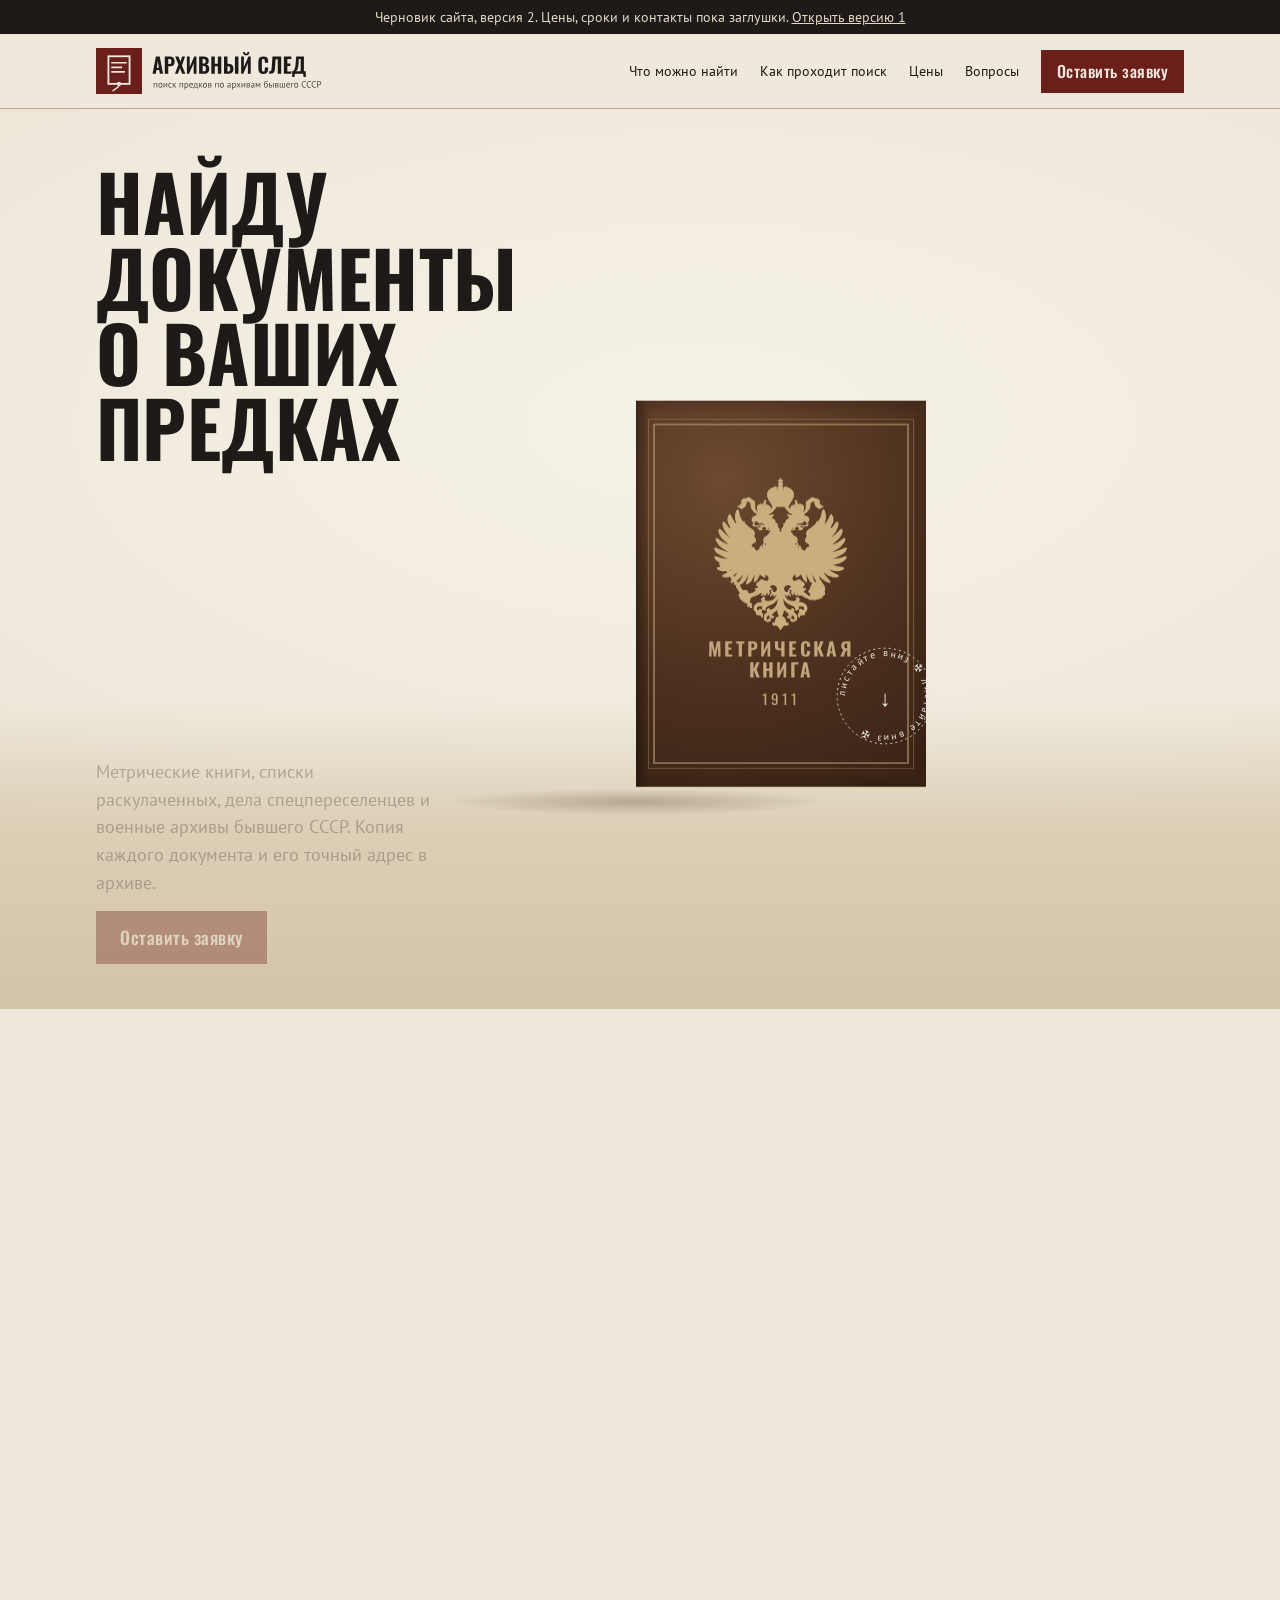
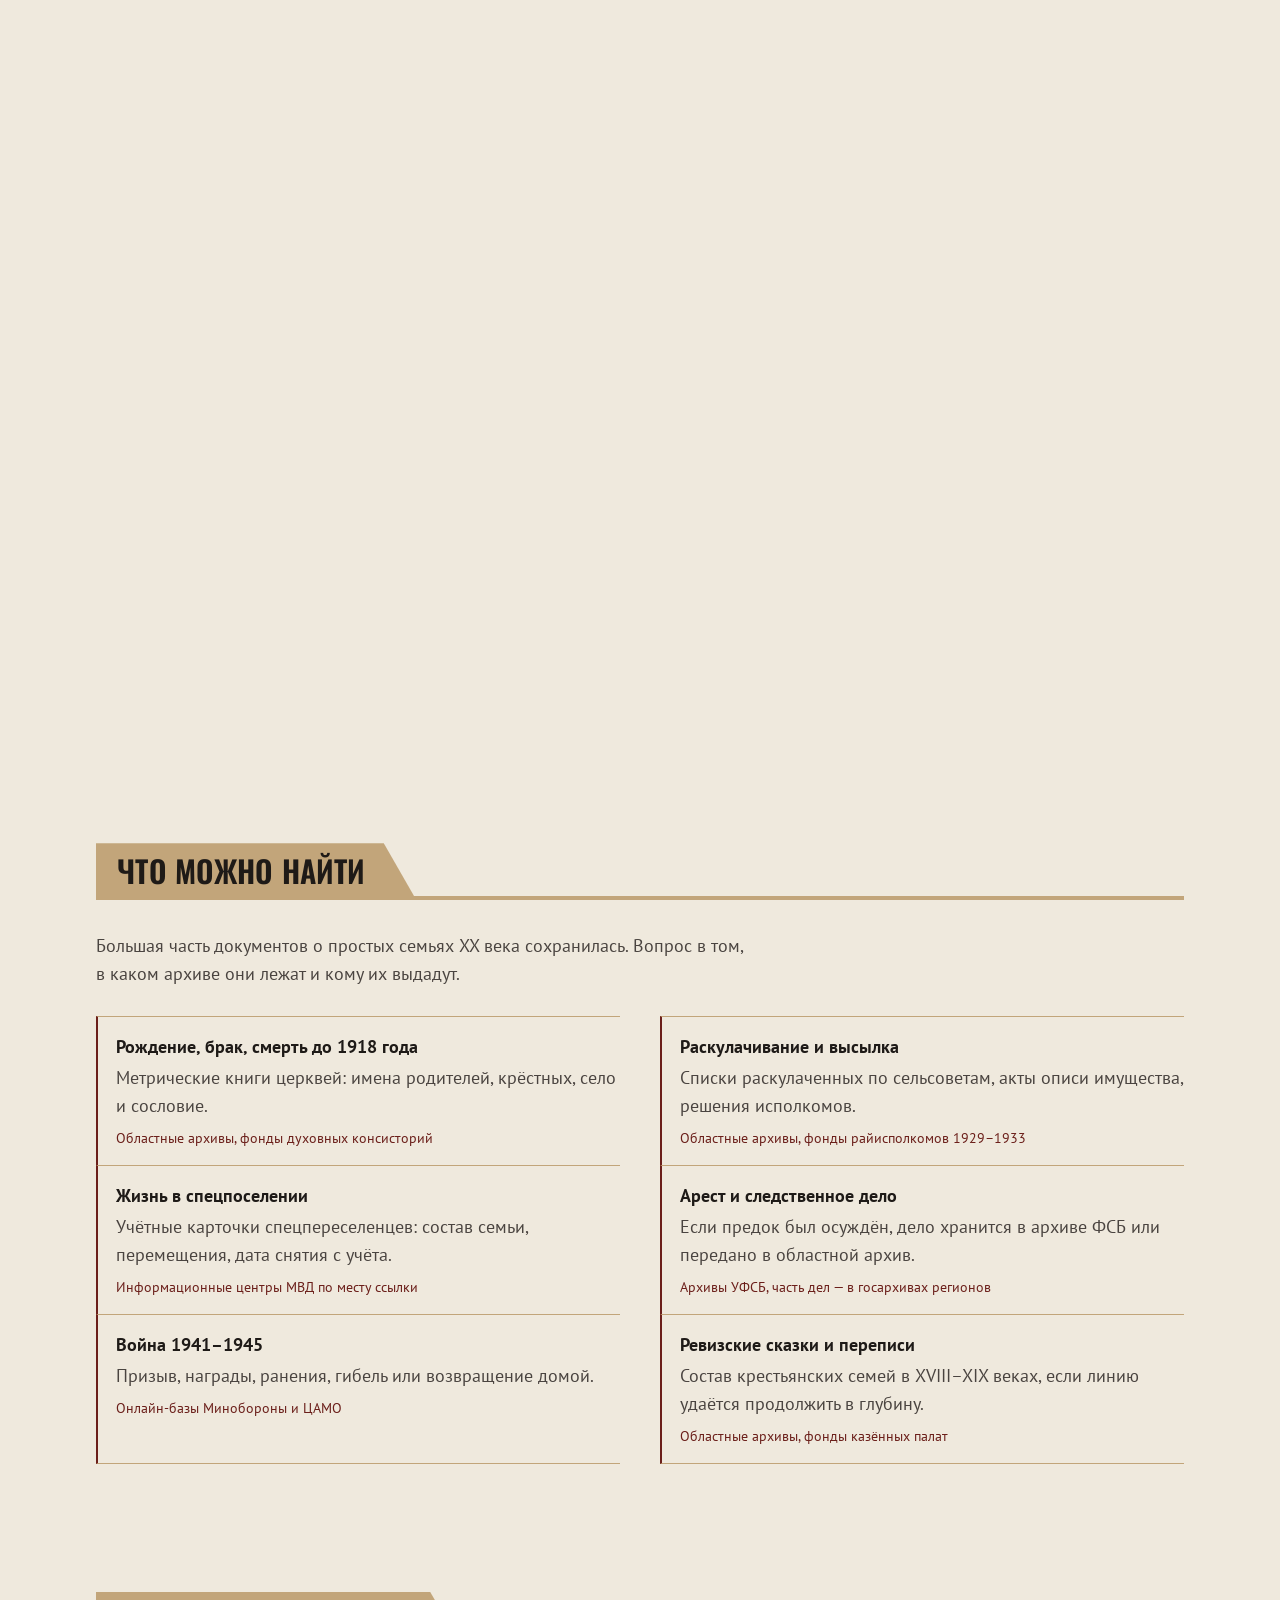
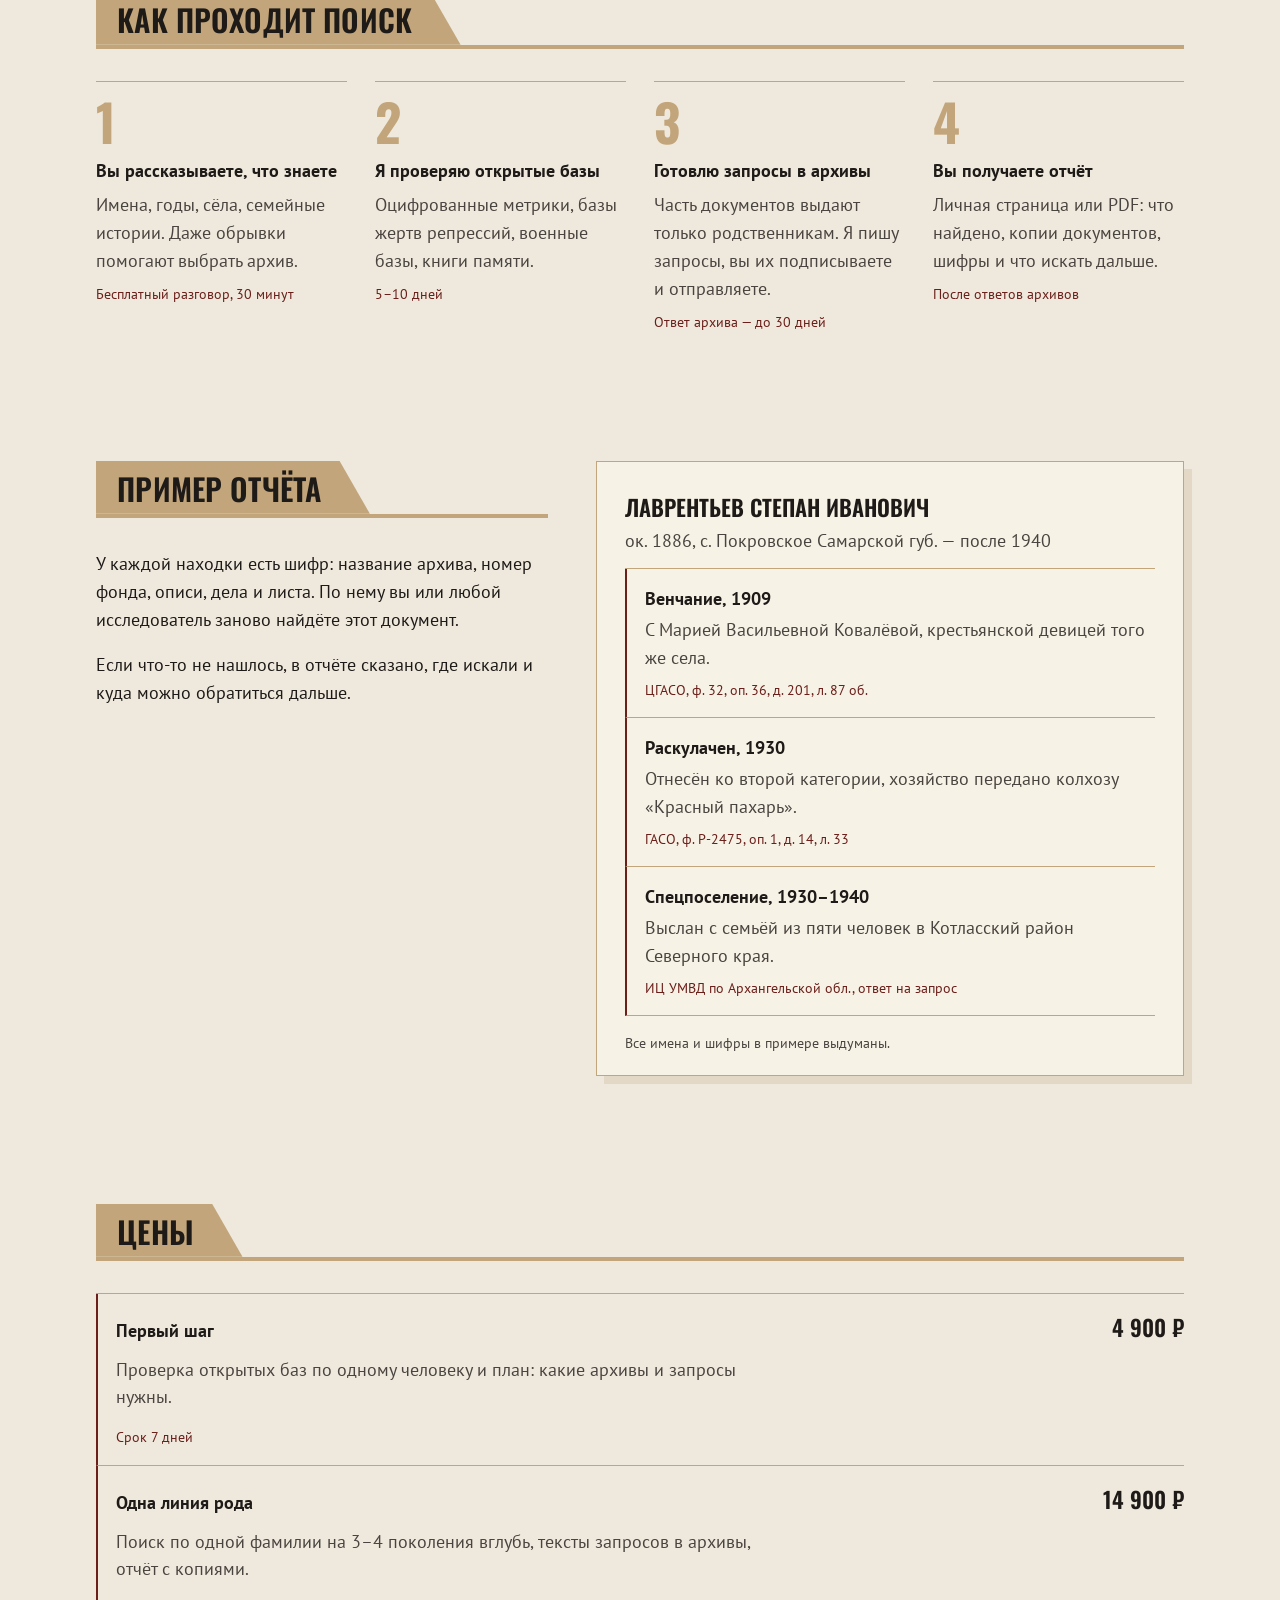
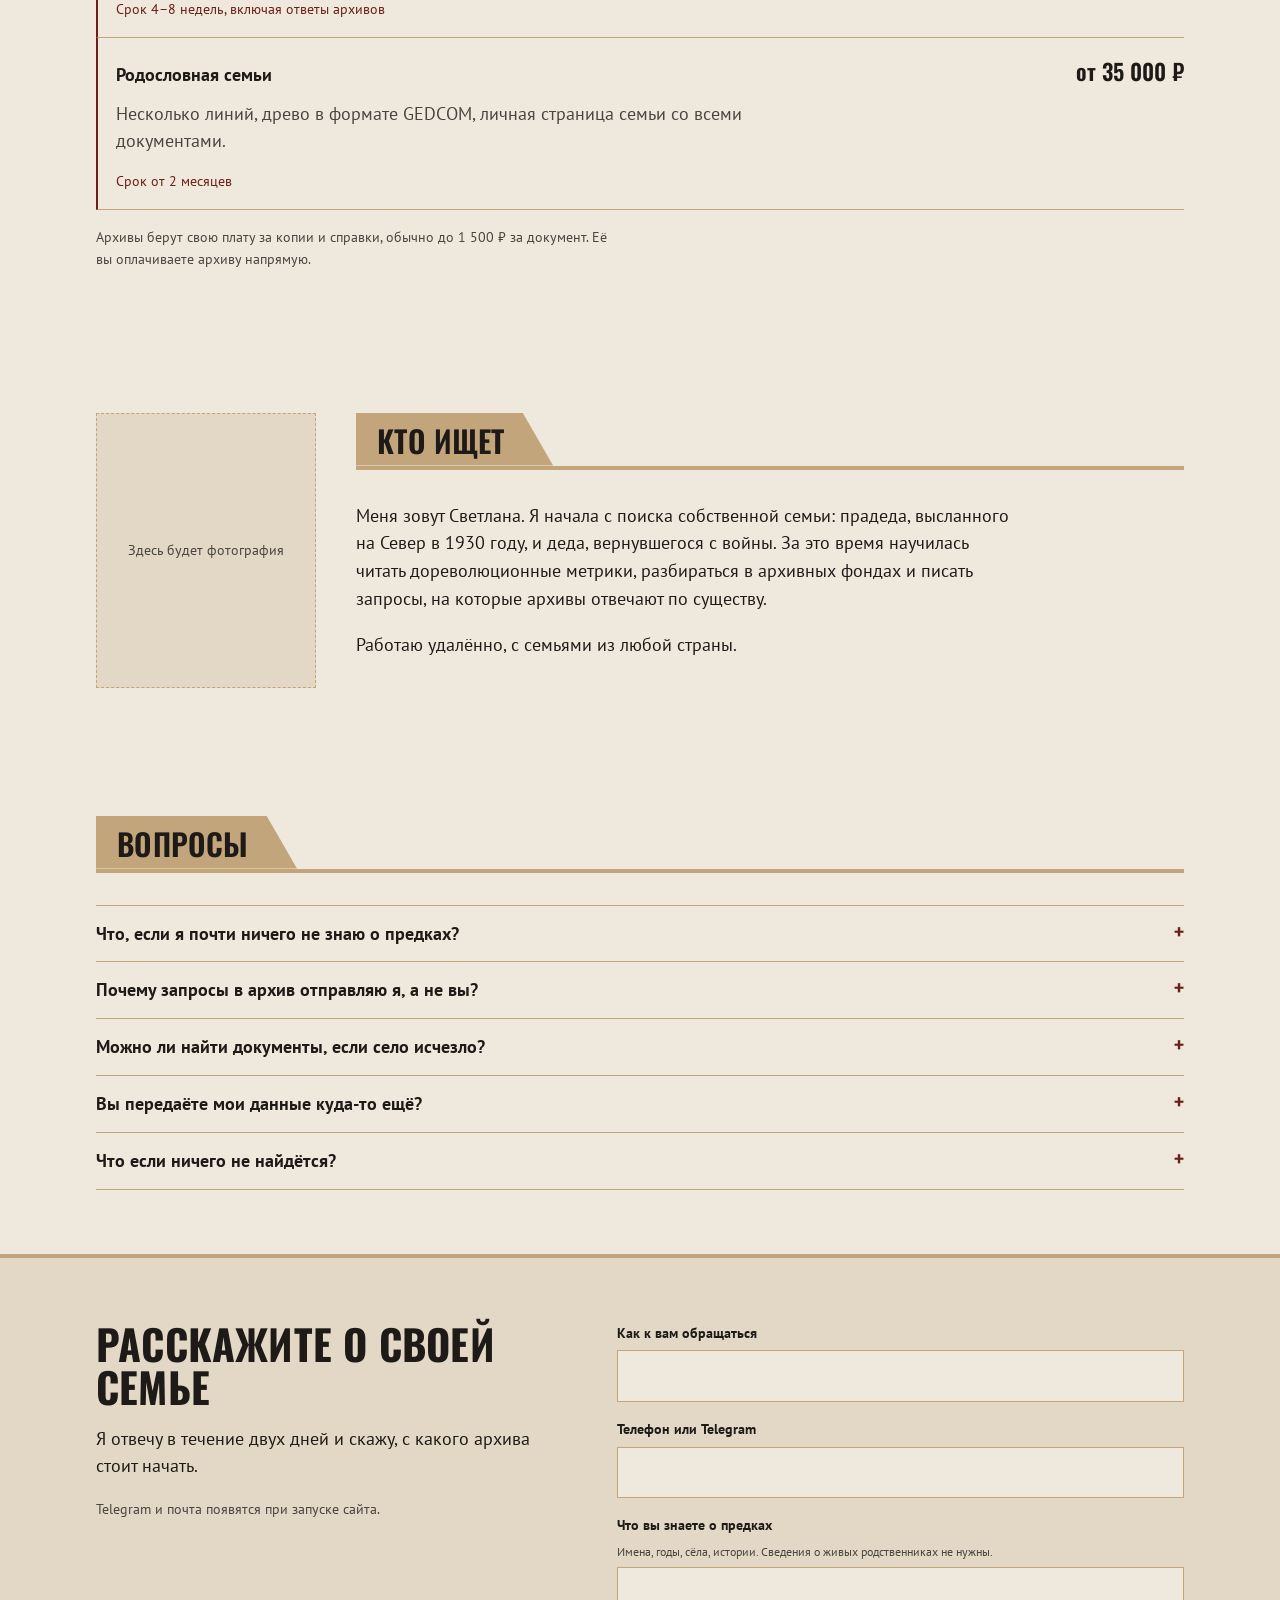
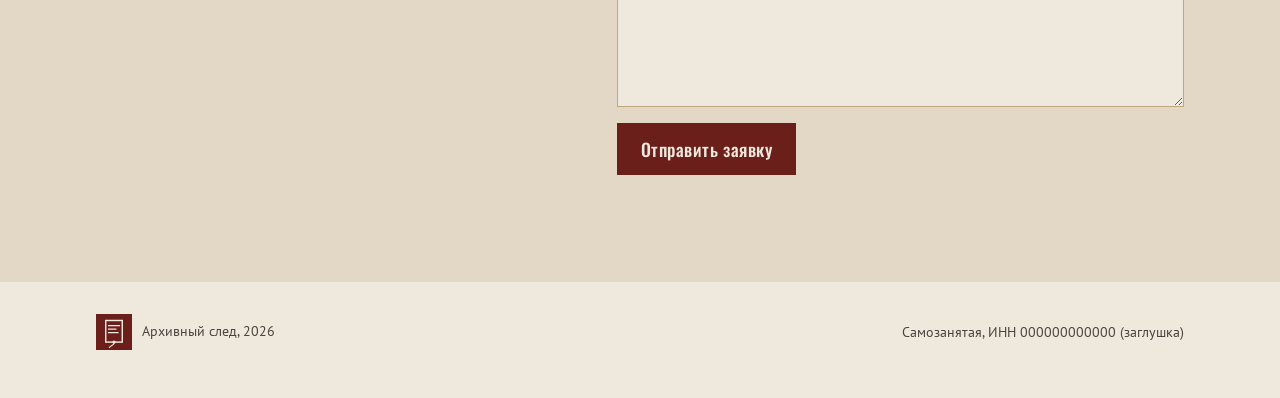
==== site/v2.html @ 4331de18 "Черновик сайта «Архивный след»: три версии, бренд, README Co-Authored-By: Claude Opus 5.5 <noreply@a" ====
<!doctype html>
<html lang="ru">
<head>
<meta charset="utf-8">
<meta name="viewport" content="width=device-width, initial-scale=1">
<title>Архивный след — поиск предков по архивам бывшего СССР (версия 2)</title>
<meta name="description" content="Найду документы о ваших предках в архивах бывшего СССР: метрические книги, списки раскулаченных, дела спецпереселенцев, военные архивы. В отчёте — копия каждого документа и его архивный шифр.">
<link rel="icon" href="../brand/logo/mark.svg" type="image/svg+xml">
<!-- Защита: странице разрешено грузить только свои файлы; форма никуда не отправляет данные -->
<meta http-equiv="Content-Security-Policy" content="default-src 'self'; script-src 'self' 'unsafe-inline'; style-src 'self' 'unsafe-inline'; img-src 'self' data:; connect-src 'none'; object-src 'none'; base-uri 'none'; form-action 'none'">
<meta name="referrer" content="strict-origin-when-cross-origin">
<link rel="stylesheet" href="../brand/tokens.css">
<style>
  * { box-sizing: border-box; }
  html { scroll-behavior: smooth; }
  @media (prefers-reduced-motion: reduce) { html { scroll-behavior: auto; } }
  body { margin: 0; background: var(--paper); color: var(--ink); font-family: var(--font-body);
         font-size: var(--text-base); line-height: var(--leading-body); }
  img { max-width: 100%; }
  a { color: var(--bordo); }
  :focus-visible { outline: 3px solid var(--olive); outline-offset: 3px; }
  .wrap { max-width: 1120px; margin: 0 auto; padding: 0 16px; }
  p { margin: 0 0 1em; max-width: var(--measure); }
  h1, h2, .display { font-family: var(--font-display); text-transform: uppercase; line-height: 1.04;
                     letter-spacing: .005em; margin: 0; }

  /* Черновик-баннер */
  .draft { background: var(--ink); color: var(--paper-deep); font-size: var(--text-sm); text-align: center; padding: 6px 16px; }

  /* Шапка */
  header.top { border-bottom: 1px solid var(--kraft); }
  header.top .wrap { display: flex; align-items: center; justify-content: space-between; gap: 16px; padding-top: 14px; padding-bottom: 14px; }
  header.top img { height: 46px; width: auto; display: block; }
  header nav { display: flex; gap: 22px; align-items: center; font-size: var(--text-sm); }
  header nav a { color: var(--ink); text-decoration: none; }
  header nav a:hover { color: var(--bordo); }
  .btn { display: inline-block; background: var(--bordo); color: var(--paper); text-decoration: none; border: 0;
         font-family: var(--font-display); font-weight: 500; font-size: 1.1rem; letter-spacing: .03em;
         padding: 13px 24px; cursor: pointer; }
  .btn:hover { background: #561814; }
  header nav .btn { padding: 9px 16px; font-size: 1rem; color: var(--paper); white-space: nowrap; }
  @media (max-width: 760px) { header nav a:not(.btn) { display: none; } header.top img { height: 38px; } }

  /* Первый экран */
  .hero { padding: 56px 0 72px; }
  .hero .wrap { display: grid; grid-template-columns: 1fr 1.15fr; gap: 48px; align-items: center; }
  .hero h1 { font-size: var(--text-3xl); font-weight: 700; }
  .hero .sub { font-size: var(--text-lg); color: var(--ink-soft); margin: 22px 0 28px; line-height: 1.45; }
  .hero .actions { display: flex; gap: 22px; align-items: center; flex-wrap: wrap; }
  .hero .actions a.link { color: var(--ink); }
  @media (max-width: 900px) { .hero .wrap { grid-template-columns: 1fr; gap: 36px; } .hero { padding-top: 36px; } }

  /* Метрическая книга */
  .stage { position: relative; }
  .book { position: relative; display: grid; grid-template-columns: 1fr 1fr; perspective: 2200px;
          background: var(--umber); padding: 10px; box-shadow: 0 18px 40px -22px #3a2416; }
  .page { position: relative; background: #F4EEDF; border: 1px solid #d8c8a6; padding: 16px 14px;
          font-size: 11px; line-height: 1.3; color: #3b2f2a; min-height: 330px; overflow: hidden; }
  .page.left { border-right: 0; box-shadow: inset -14px 0 18px -16px #6b5638; }
  .page.right { border-left: 0; box-shadow: inset 14px 0 18px -16px #6b5638; }
  .title-block { text-align: center; padding: 8px 0 12px; border-bottom: 1px solid #c9b48f; margin-bottom: 8px; }
  .title-block .arms { display: block; width: 47px; height: 57px; margin: 0 auto 6px; filter: grayscale(1) contrast(1.35) brightness(.8); mix-blend-mode: multiply; opacity: .9; }
  .seal { position: absolute; right: 10px; bottom: 6px; width: 92px; height: 92px; color: var(--bordo);
          opacity: .62; transform: rotate(-11deg); mix-blend-mode: multiply; pointer-events: none; z-index: 2; }
  @media (max-width: 520px) { .title-block .arms { width: 34px; height: 41px; } .seal { width: 64px; height: 64px; } }
  .title-block b { display: block; font-family: var(--font-display); font-weight: 600; font-size: 15px; letter-spacing: .06em; color: #2a211c; }
  .title-block span { display: block; margin-top: 3px; }
  .grid-head, .row { display: grid; grid-template-columns: 1.6em 3.6em 1fr 1.9fr; gap: 6px; align-items: center; }
  .grid-head { font-size: 9.5px; color: #6a5a48; border-bottom: 1px solid #c9b48f; padding-bottom: 4px; margin-bottom: 2px; }
  .row { min-height: 31px; border-bottom: 1px solid #e3d5b8; position: relative; z-index: 1; }
  .row svg { display: block; width: 100%; height: 18px; overflow: visible; }
  .row .n { font-size: 10px; color: #6a5a48; }
  .row.found .txt { font-size: 10.5px; font-style: italic; color: #2a211c; line-height: 1.25; }
  .row.found.hit { color: var(--bordo); }
  .row.found.hit .txt { color: var(--bordo); }
  .flip { position: absolute; top: 10px; right: 10px; width: calc(50% - 10px); height: calc(100% - 20px);
          transform-origin: left center; transform: rotateY(0); backface-visibility: hidden;
          background: #F4EEDF; border: 1px solid #d8c8a6; border-left: 0; padding: 16px 14px; overflow: hidden;
          transition: transform 1s cubic-bezier(.55,.06,.3,1); z-index: 5; }
  .flip::after { content: ""; position: absolute; inset: 0; background: linear-gradient(90deg, #6b563826, transparent 30%);
                 opacity: 0; transition: opacity 1s; pointer-events: none; }
  .flip.turned { transform: rotateY(-180deg); }
  .flip.turned::after { opacity: 1; }
  .scan { position: absolute; left: 0; right: 0; height: 31px; background: #6B1F1A1c;
          border-top: 1.5px solid #6B1F1A99; border-bottom: 1.5px solid #6B1F1A99;
          opacity: 0; transition: top .45s ease-in-out, opacity .3s; z-index: 0; pointer-events: none; }
  .scan.on { opacity: 1; }
  .scan.hit { background: #6B1F1A2e; }
  .cite-tag { display: flex; gap: 14px; align-items: baseline; flex-wrap: wrap; margin-top: 16px;
              border-left: 2px solid var(--bordo); padding: 8px 0 8px 14px;
              opacity: 0; transform: translateY(6px); transition: opacity .6s, transform .6s; }
  .cite-tag.show { opacity: 1; transform: none; }
  .cite-tag b { font-family: var(--font-display); font-weight: 600; text-transform: uppercase; color: var(--bordo); letter-spacing: .03em; }
  .cite-tag span { color: var(--ink-soft); font-size: var(--text-sm); }
  .replay { background: none; border: 0; padding: 0; color: var(--ink-soft); font: inherit; font-size: var(--text-sm);
            text-decoration: underline; cursor: pointer; margin-left: auto; }
  .stage figcaption { font-size: var(--text-sm); color: var(--ink-soft); margin-top: 8px; }
  @media (max-width: 520px) {
    .page, .flip { padding: 10px 8px; font-size: 9px; min-height: 270px; }
    .grid-head, .row { grid-template-columns: 1.2em 2.6em 1fr; }
    .grid-head .c4, .row > :nth-child(4) { display: none; }
    .row.found .txt { font-size: 9px; }
    .title-block b { font-size: 12px; }
  }

  /* Разделы с ярлыком папки */
  section.block { padding: 64px 0; }
  .tab { border-bottom: 4px solid var(--kraft); margin-bottom: 32px; }
  .tab h2 { display: inline-block; font-size: var(--text-xl); font-weight: 600; background: var(--kraft); color: var(--ink);
            padding: .4em 1.6em .3em .7em; clip-path: polygon(0 0, calc(100% - 1em) 0, 100% 100%, 0 100%); }
  .intro { color: var(--ink-soft); margin-bottom: 28px; }

  /* Книга учёта со строкой шифра */
  .ledger { border-top: 1px solid var(--kraft); }
  .ledger.two { display: grid; grid-template-columns: 1fr 1fr; column-gap: 40px; border-top: 0; }
  .ledger.two .item:nth-child(-n+2) { border-top: 1px solid var(--kraft); }
  @media (max-width: 760px) { .ledger.two { grid-template-columns: 1fr; } .ledger.two .item:nth-child(2) { border-top: 0; } }
  .item { padding: 16px 0 16px 18px; border-bottom: 1px solid var(--kraft); border-left: 2px solid var(--bordo); }
  .item h3 { font-size: var(--text-base); margin: 0; }
  .item p { margin: 3px 0 0; color: var(--ink-soft); }
  .item .cite { color: var(--bordo); font-size: var(--text-sm); margin-top: 7px; }

  /* Шаги */
  .steps { list-style: none; margin: 0; padding: 0; display: grid; grid-template-columns: repeat(4, 1fr); gap: 28px; counter-reset: s; }
  .steps li { counter-increment: s; border-top: 1px solid var(--kraft); padding-top: 14px; }
  .steps li::before { content: counter(s); display: block; font-family: var(--font-display); font-weight: 700;
                      font-size: 3.2rem; line-height: 1; color: var(--kraft); margin-bottom: 10px; }
  .steps h3 { margin: 0 0 6px; font-size: var(--text-base); }
  .steps p { color: var(--ink-soft); margin: 0; }
  .steps .when { display: block; margin-top: 8px; font-size: var(--text-sm); color: var(--bordo); }
  @media (max-width: 900px) { .steps { grid-template-columns: 1fr 1fr; } }
  @media (max-width: 520px) { .steps { grid-template-columns: 1fr; } }

  /* Пример отчёта */
  .report { display: grid; grid-template-columns: 1fr 1.3fr; gap: 48px; align-items: start; }
  .sheet { background: #F7F2E6; border: 1px solid var(--kraft); padding: 28px 28px 20px; box-shadow: 8px 8px 0 var(--paper-deep); }
  .sheet .who { font-family: var(--font-display); font-weight: 600; text-transform: uppercase; font-size: var(--text-lg); margin: 0 0 2px; }
  .sheet .life { color: var(--ink-soft); margin-bottom: 14px; }
  .sheet .item { border-left-width: 2px; }
  .sheet .note { font-size: var(--text-sm); color: var(--ink-soft); margin: 16px 0 0; }
  @media (max-width: 860px) { .report { grid-template-columns: 1fr; gap: 28px; } }

  /* Цены */
  .prices .item { display: grid; grid-template-columns: 1fr auto; gap: 8px 32px; align-items: baseline; }
  .prices .price { font-family: var(--font-display); font-weight: 600; font-size: var(--text-lg); white-space: nowrap; }
  .prices .item p, .prices .item .cite { grid-column: 1 / -1; }
  .fine { font-size: var(--text-sm); color: var(--ink-soft); margin-top: 16px; }

  /* Об авторе */
  .about { display: grid; grid-template-columns: 220px 1fr; gap: 40px; align-items: start; }
  .portrait { aspect-ratio: 4/5; background: var(--paper-deep); border: 1px dashed var(--kraft); display: grid; place-items: center;
              color: var(--ink-soft); font-size: var(--text-sm); text-align: center; padding: 12px; }
  @media (max-width: 640px) { .about { grid-template-columns: 1fr; } .portrait { max-width: 200px; } }

  /* Вопросы */
  details { border-bottom: 1px solid var(--kraft); padding: 14px 0; }
  details:first-of-type { border-top: 1px solid var(--kraft); }
  summary { cursor: pointer; font-weight: 700; list-style: none; display: flex; justify-content: space-between; gap: 16px; }
  summary::-webkit-details-marker { display: none; }
  summary::after { content: "+"; font-family: var(--font-display); color: var(--bordo); font-size: 1.4rem; line-height: 1; }
  details[open] summary::after { content: "−"; }
  details p { margin: 10px 0 0; color: var(--ink-soft); }

  /* Заявка */
  .order { background: var(--paper-deep); border-top: 4px solid var(--kraft); }
  .order .wrap { display: grid; grid-template-columns: 1fr 1.2fr; gap: 48px; }
  .order h2 { font-size: var(--text-2xl); font-weight: 700; margin-bottom: 16px; }
  form { display: grid; gap: 16px; }
  label { display: grid; gap: 6px; font-weight: 700; font-size: var(--text-sm); }
  label small { font-weight: 400; color: var(--ink-soft); }
  input, textarea { font: inherit; font-size: var(--text-base); color: var(--ink); background: var(--paper);
                    border: 1px solid var(--kraft); border-radius: 0; padding: 11px 12px; }
  textarea { min-height: 140px; resize: vertical; }
  .status { min-height: 1.5em; color: var(--olive); font-weight: 700; margin: 0; }
  @media (max-width: 860px) { .order .wrap { grid-template-columns: 1fr; gap: 24px; } }

  footer { padding: 32px 0 48px; font-size: var(--text-sm); color: var(--ink-soft); }
  footer .wrap { display: flex; gap: 16px; align-items: center; flex-wrap: wrap; justify-content: space-between; }
  footer img { width: 36px; height: 36px; vertical-align: middle; margin-right: 10px; }

  /* ===== Версия 2: книга, которая открывается при прокрутке ===== */
  .x-hero { height: 430vh; position: relative; }
  .x-sticky { position: sticky; top: 0; height: 100vh; overflow: hidden;
              background: radial-gradient(120% 80% at 55% 35%, #F6F1E6 0%, var(--paper) 55%, #E6DCC8 100%); }
  .x-floor { position: absolute; left: 0; right: 0; bottom: 0; height: 34%;
             background: linear-gradient(180deg, #E2D6BF00 0%, #DCCFB6 40%, #D3C4A8 100%); }
  .x-hero { --W: min(290px, 43vw); --H: calc(var(--W) * 1.4); }
  @media (min-width: 900px) { .x-hero { --cx: 61%; } }

  .x-title { position: absolute; left: 16px; top: 4vh; z-index: 1; margin: 0;
             font-family: var(--font-display); font-weight: 700; text-transform: uppercase;
             font-size: clamp(2.4rem, 6vw, 5.6rem); line-height: .98; max-width: 10ch; color: var(--ink); }
  .x-lead { position: absolute; left: 16px; bottom: 5vh; z-index: 6; max-width: 34ch; }
  .x-lead p { color: var(--ink-soft); font-size: var(--text-base); margin: 0 0 14px; }
  .x-found-title { position: absolute; left: 16px; top: 4vh; z-index: 6; margin: 0; opacity: 0;
                   font-family: var(--font-display); font-weight: 600; text-transform: uppercase;
                   font-size: clamp(1.6rem, 4vw, 3rem); line-height: 1; color: var(--ink); max-width: 16ch;
                   background: var(--paper); padding: 14px 18px 12px; border-left: 4px solid var(--bordo); box-shadow: 0 10px 24px -16px #3a2416; }
  @media (min-width: 1152px) { .x-title, .x-lead, .x-found-title { left: calc((100vw - 1120px) / 2 + 16px); } }

  .x-scene { position: absolute; inset: 0; perspective: 1700px; perspective-origin: 50% 40%; z-index: 3; pointer-events: none; }
  .x-cam { position: absolute; inset: 0; transform-origin: 0 0; will-change: transform; }
  .x-book { position: absolute; left: calc(var(--cx, 50%) - var(--W)); top: calc(54% - var(--H) / 2);
            width: calc(var(--W) * 2); height: var(--H); transform-style: preserve-3d;
            transform: translateX(calc(var(--W) * -0.5 * (1 - var(--open, 0)))) rotateX(var(--tilt, 18deg));
            font-size: calc(var(--W) / 25); }
  .x-book::after { content: ""; position: absolute; left: 4%; right: 4%; bottom: -7%; height: 10%;
                   background: radial-gradient(50% 50% at 50% 50%, #3a241640, transparent 70%);
                   transform: translateZ(-20px); }

  .x-paper { background: #F4EEDF; color: #3b2f2a; padding: 7% 6%; box-sizing: border-box; }
  .x-base-left, .x-target { position: absolute; top: 0; width: var(--W); height: var(--H); }
  .x-base-left { left: 0; transform: translateZ(-1px); background: #E9DFC9;
                 box-shadow: inset -10px 0 16px -12px #6b5638; }
  .x-target { left: var(--W); transform: translateZ(0); box-shadow: inset 12px 0 18px -14px #6b5638; }
  .x-target, .x-face { border: 1px solid #d8c8a6; }

  .x-leaf { position: absolute; top: 0; left: var(--W); width: var(--W); height: var(--H);
            transform-origin: left center; transform-style: preserve-3d;
            transform: rotateY(calc(var(--turn, 0) * -180deg)) translateZ(calc(var(--z) * 1px)); }
  .x-face { position: absolute; inset: 0; backface-visibility: hidden; -webkit-backface-visibility: hidden; overflow: hidden; }
  .x-front { box-shadow: inset 12px 0 18px -14px #6b5638; }
  .x-back { transform: rotateY(180deg); box-shadow: inset -12px 0 18px -14px #6b5638; }

  .x-head, .x-row { display: grid; grid-template-columns: 1.7em 3.4em 1fr 1.9fr; gap: .45em; align-items: center; }
  .x-head { font-size: .85em; color: #6a5a48; border-bottom: 1px solid #c9b48f; padding-bottom: .35em; line-height: 1.15; }
  .x-row { min-height: 2.6em; border-bottom: 1px solid #e3d5b8; position: relative; z-index: 1; }
  .x-row svg { display: block; width: 100%; height: 1.5em; overflow: visible; }
  .x-row .n { font-size: .9em; color: #6a5a48; }
  .x-row .t { font-style: italic; font-size: .9em; line-height: 1.2; color: #2a211c; }
  .x-row.hit .t, .x-row.hit .n { color: var(--bordo); }
  .x-rows { position: relative; }
  .x-scan { position: absolute; left: -2%; right: -2%; height: 2.6em; top: 0; opacity: 0; z-index: 0;
            background: #6B1F1A24; border-top: 1.5px solid #6B1F1A99; border-bottom: 1.5px solid #6B1F1A99; }
  .x-seal { position: absolute; right: 5%; bottom: 3%; width: 30%; color: var(--bordo); opacity: .6;
            transform: rotate(-11deg); mix-blend-mode: multiply; }

  .x-titlepage { display: flex; flex-direction: column; align-items: center; text-align: center; gap: .35em; padding-top: 16%; font-size: 1.05em; }
  .x-titlepage .x-arms { width: 34%; filter: grayscale(1) contrast(1.35) brightness(.8); mix-blend-mode: multiply; margin-bottom: .6em; }
  .x-titlepage b { font-family: var(--font-display); font-weight: 600; font-size: 1.45em; letter-spacing: .06em; color: #2a211c; }
  .x-titlepage i { margin-top: .8em; }

  .x-leather { background:
      radial-gradient(120% 90% at 30% 20%, #6d4a30 0%, #4f321f 55%, #3b2416 100%);
      color: var(--kraft); display: flex; flex-direction: column; align-items: center; justify-content: center; gap: .7em;
      border: 0; box-shadow: inset 10px 0 14px -8px #00000080, inset 0 0 0 .9em #00000014; }
  .x-leather::before { content: ""; position: absolute; inset: 6%; border: 2px solid #c2a57a88; outline: 1px solid #c2a57a55; outline-offset: 4px; }
  .x-emboss { width: 46%; aspect-ratio: 470 / 568; background: #C9AE7E;
              -webkit-mask: url(img/lesser-coat-of-arms-russian-empire.svg) center / contain no-repeat;
              mask: url(img/lesser-coat-of-arms-russian-empire.svg) center / contain no-repeat;
              filter: drop-shadow(0 1px 0 #00000066); }
  .x-leather b { font-family: var(--font-display); font-weight: 600; font-size: 1.7em; letter-spacing: .12em; text-align: center; line-height: 1.1; }
  .x-leather span { font-family: var(--font-display); font-size: 1.3em; letter-spacing: .2em; }
  .x-endpaper { background: repeating-linear-gradient(45deg, #e6dcc6 0 6px, #e1d5bc 6px 12px); }
  .x-label { position: absolute; left: 50%; top: 18%; transform: translateX(-50%); background: #F4EEDF; border: 1px solid #b89b6c;
             padding: .7em 1.2em; font-size: 1.05em; line-height: 1.45; text-align: center; color: #3b2f2a; font-family: var(--font-body); }

  .x-hint { position: absolute; left: calc(var(--cx, 50%) + var(--W) * .18); top: calc(54% + var(--H) * .12); z-index: 7;
            width: 104px; height: 104px; color: var(--paper); display: grid; place-items: center; pointer-events: none; }
  .x-hint svg { position: absolute; inset: 0; animation: x-spin 14s linear infinite; }
  .x-hint span { font-family: var(--font-display); font-size: 1.4rem; }
  @keyframes x-spin { to { transform: rotate(360deg); } }

  .x-cards { position: absolute; left: 50%; bottom: 4vh; transform: translateX(-50%); z-index: 8;
             width: min(1088px, calc(100% - 32px)); display: grid; grid-template-columns: repeat(4, 1fr); gap: 14px; }
  .x-card { position: relative; background: #FBF7EE; border: 1px solid var(--kraft); border-top: 3px solid var(--bordo);
            padding: 14px 16px 30px; opacity: 0; transform: translateY(40px); box-shadow: 0 10px 24px -18px #3a2416; }
  .x-card::after { content: ""; position: absolute; left: 50%; bottom: 10px; width: 12px; height: 12px; margin-left: -6px;
                   border-radius: 50%; background: var(--paper); box-shadow: inset 0 1px 2px #6b563880; }
  .x-card h3 { margin: 0 0 4px; font-size: var(--text-base); }
  .x-card p { margin: 0; font-size: var(--text-sm); color: var(--ink-soft); line-height: 1.4; }
  .x-note { position: absolute; right: 16px; top: 4vh; background: var(--paper); padding: 4px 8px; margin: 0; font-size: var(--text-sm); color: var(--ink-soft); opacity: 0; z-index: 8; }

  @media (max-width: 760px) {
    .x-hero { --W: min(220px, 44vw); }
    .x-book { top: calc(50% - var(--H) / 2); }
    .x-lead p { font-size: var(--text-sm); }
    .x-cards { grid-template-columns: 1fr 1fr; gap: 8px; bottom: 2vh; }
    .x-card { padding: 10px 10px 24px; }
    .x-card h3 { font-size: .95rem; }
    .x-card p { font-size: .8rem; }
    .x-hint { width: 84px; height: 84px; }
    .x-note { display: none; }
  }
  @media (prefers-reduced-motion: reduce) {
    .x-hint svg { animation: none; }
  }
</style>
</head>
<body>
<!-- Фильтр для печати: делает герб одноцветным бордовым оттиском (тёмное — плотнее, светлое — прозрачнее) -->
<svg width="0" height="0" style="position:absolute" aria-hidden="true">
  <defs>
    <filter id="stamp-ink" color-interpolation-filters="sRGB">
      <feColorMatrix type="matrix" values="0 0 0 0 0.42  0 0 0 0 0.12  0 0 0 0 0.10  -0.5 -0.5 -0.3 1.2 0"/>
    </filter>
  </defs>
</svg>
<div class="draft">Черновик сайта, версия 2. Цены, сроки и контакты пока заглушки. <a href="index.html" style="color:inherit">Открыть версию 1</a></div>

<header class="top">
  <div class="wrap">
    <a href="#"><img src="../brand/logo/logo-a-outlined.svg" alt="Архивный след — поиск предков по архивам бывшего СССР"></a>
    <nav aria-label="Разделы">
      <a href="#find">Что можно найти</a>
      <a href="#how">Как проходит поиск</a>
      <a href="#prices">Цены</a>
      <a href="#faq">Вопросы</a>
      <a class="btn" href="#order">Оставить заявку</a>
    </nav>
  </div>
</header>

<main>
<section class="x-hero" id="xhero" aria-label="Метрическая книга: прокрутите, чтобы открыть">
  <div class="x-sticky">
    <div class="x-floor" aria-hidden="true"></div>

    <h1 class="x-title" id="xtitle">Найду документы о&nbsp;ваших предках</h1>
    <div class="x-lead" id="xlead">
      <p>Метрические книги, списки раскулаченных, дела спецпереселенцев и военные архивы бывшего СССР. Копия каждого документа и его точный адрес в архиве.</p>
      <a class="btn" href="#order">Оставить заявку</a>
    </div>
    <p class="x-found-title" id="xfoundtitle">Лист 112 об.: запись о&nbsp;крещении</p>

    <div class="x-scene">
      <div class="x-cam" id="xcam">
        <div class="x-book" id="xbook">
          <!-- правая страница с находкой -->
          <div class="x-target x-paper" id="xtarget">
            <div class="x-head"><span>№</span><span>Мѣсяцъ и день</span><span>Имя</span><span>Родители</span></div>
            <div class="x-rows" id="xrows"><div class="x-scan" id="xscan"></div></div>
            <svg class="x-seal" id="xseal" viewBox="0 0 120 120" aria-hidden="true">
              <defs><path id="x-seal-ring" d="M60 60 m-44 0 a44 44 0 1 1 88 0 a44 44 0 1 1 -88 0"/></defs>
              <circle cx="60" cy="60" r="56" fill="none" stroke="currentColor" stroke-width="2.5"/>
              <circle cx="60" cy="60" r="35" fill="none" stroke="currentColor" stroke-width="1.2"/>
              <text font-size="10.5" letter-spacing="1.2" fill="currentColor" font-family="PT Sans, Arial, sans-serif"><textPath href="#x-seal-ring" startOffset="2%">САМАРСКАЯ ДУХОВНАЯ КОНСИСТОРIЯ ✠</textPath></text>
              <image href="img/lesser-coat-of-arms-russian-empire.svg" x="38" y="32" width="44" height="53" filter="url(#stamp-ink)"/>
            </svg>
          </div>
          <!-- листы, которые перелистываются (сверху вниз: 1, 2, 3) -->
          <div class="x-leaf" style="--z:3" data-leaf="0">
            <div class="x-face x-front x-paper x-titlepage">
              <img src="img/lesser-coat-of-arms-russian-empire.svg" alt="" class="x-arms">
              <b>МЕТРИЧЕСКАЯ КНИГА</b>
              <span>Покровской церкви села Покровскаго</span>
              <span>Новоузенскаго уѣзда Самарской губернiи</span>
              <span>на 1911 годъ</span>
              <i>Часть первая: о родившихся</i>
            </div>
            <div class="x-face x-back x-paper"><div class="x-rows" data-rows="11" data-start="1"></div></div>
          </div>
          <div class="x-leaf" style="--z:2" data-leaf="1">
            <div class="x-face x-front x-paper"><div class="x-head"><span>№</span><span>Мѣсяцъ и день</span><span>Имя</span><span>Родители</span></div><div class="x-rows" data-rows="10" data-start="12"></div></div>
            <div class="x-face x-back x-paper"><div class="x-rows" data-rows="11" data-start="22"></div></div>
          </div>
          <div class="x-leaf" style="--z:1" data-leaf="2">
            <div class="x-face x-front x-paper"><div class="x-head"><span>№</span><span>Мѣсяцъ и день</span><span>Имя</span><span>Родители</span></div><div class="x-rows" data-rows="10" data-start="33"></div></div>
            <div class="x-face x-back x-paper"><div class="x-rows" data-rows="11" data-start="63"></div></div>
          </div>
          <!-- обложка -->
          <div class="x-leaf x-cover" style="--z:4" data-leaf="cover">
            <div class="x-face x-front x-leather">
              <div class="x-emboss"></div>
              <b>МЕТРИЧЕСКАЯ<br>КНИГА</b>
              <span>1911</span>
            </div>
            <div class="x-face x-back x-endpaper">
              <div class="x-label">ЦГАСО<br>Ф. 32 &nbsp;Оп. 36<br>Д. 218</div>
            </div>
          </div>
        </div>
      </div>
    </div>

    <div class="x-hint" id="xhint" aria-hidden="true">
      <svg viewBox="0 0 100 100"><defs><path id="x-hint-ring" d="M50 50 m-38 0 a38 38 0 1 1 76 0 a38 38 0 1 1 -76 0"/></defs>
        <circle cx="50" cy="50" r="46" fill="none" stroke="currentColor" stroke-width=".8" stroke-dasharray="2 3"/>
        <text font-size="9.5" letter-spacing="2" fill="currentColor" font-family="PT Sans, Arial, sans-serif"><textPath href="#x-hint-ring">листайте вниз ✠ листайте вниз ✠</textPath></text>
      </svg>
      <span>↓</span>
    </div>

    <div class="x-cards" id="xcards">
      <article class="x-card"><h3>Шифр</h3><p>ЦГАСО, ф. 32, оп. 36, д. 218, л. 112 об.</p></article>
      <article class="x-card"><h3>Родился</h3><p>Иоанн, 14 мая 1911, село Покровское Самарской губернии</p></article>
      <article class="x-card"><h3>Родители</h3><p>Крестьянин Степан Иванович Лаврентьев и Мария Васильевна</p></article>
      <article class="x-card"><h3>Что искать дальше</h3><p>Венчание родителей около 1909 года в той же церкви</p></article>
    </div>
    <p class="x-note" id="xnote">Пример: имена и шифр выдуманы.</p>
  </div>
</section>

  <section class="block" id="find">
    <div class="wrap">
      <div class="tab"><h2>Что можно найти</h2></div>
      <p class="intro">Большая часть документов о простых семьях XX века сохранилась. Вопрос в том, в каком архиве они лежат и кому их выдадут.</p>
      <div class="ledger two">
        <div class="item"><h3>Рождение, брак, смерть до 1918 года</h3><p>Метрические книги церквей: имена родителей, крёстных, село и сословие.</p><p class="cite">Областные архивы, фонды духовных консисторий</p></div>
        <div class="item"><h3>Раскулачивание и высылка</h3><p>Списки раскулаченных по сельсоветам, акты описи имущества, решения исполкомов.</p><p class="cite">Областные архивы, фонды райисполкомов 1929–1933</p></div>
        <div class="item"><h3>Жизнь в спецпоселении</h3><p>Учётные карточки спецпереселенцев: состав семьи, перемещения, дата снятия с учёта.</p><p class="cite">Информационные центры МВД по месту ссылки</p></div>
        <div class="item"><h3>Арест и следственное дело</h3><p>Если предок был осуждён, дело хранится в архиве ФСБ или передано в областной архив.</p><p class="cite">Архивы УФСБ, часть дел — в госархивах регионов</p></div>
        <div class="item"><h3>Война 1941–1945</h3><p>Призыв, награды, ранения, гибель или возвращение домой.</p><p class="cite">Онлайн-базы Минобороны и ЦАМО</p></div>
        <div class="item"><h3>Ревизские сказки и переписи</h3><p>Состав крестьянских семей в XVIII–XIX веках, если линию удаётся продолжить в глубину.</p><p class="cite">Областные архивы, фонды казённых палат</p></div>
      </div>
    </div>
  </section>

  <section class="block" id="how">
    <div class="wrap">
      <div class="tab"><h2>Как проходит поиск</h2></div>
      <ol class="steps">
        <li><h3>Вы рассказываете, что знаете</h3><p>Имена, годы, сёла, семейные истории. Даже обрывки помогают выбрать архив.</p><span class="when">Бесплатный разговор, 30 минут</span></li>
        <li><h3>Я проверяю открытые базы</h3><p>Оцифрованные метрики, базы жертв репрессий, военные базы, книги памяти.</p><span class="when">5–10 дней</span></li>
        <li><h3>Готовлю запросы в архивы</h3><p>Часть документов выдают только родственникам. Я пишу запросы, вы их подписываете и отправляете.</p><span class="when">Ответ архива — до 30 дней</span></li>
        <li><h3>Вы получаете отчёт</h3><p>Личная страница или PDF: что найдено, копии документов, шифры и что искать дальше.</p><span class="when">После ответов архивов</span></li>
      </ol>
    </div>
  </section>

  <section class="block" id="report">
    <div class="wrap report">
      <div>
        <div class="tab"><h2>Пример отчёта</h2></div>
        <p>У каждой находки есть шифр: название архива, номер фонда, описи, дела и листа. По нему вы или любой исследователь заново найдёте этот документ.</p>
        <p>Если что-то не нашлось, в отчёте сказано, где искали и куда можно обратиться дальше.</p>
      </div>
      <article class="sheet" aria-label="Фрагмент отчёта">
        <p class="who">Лаврентьев Степан Иванович</p>
        <p class="life">ок. 1886, с. Покровское Самарской губ. — после 1940</p>
        <div class="ledger">
          <div class="item"><h3>Венчание, 1909</h3><p>С Марией Васильевной Ковалёвой, крестьянской девицей того же села.</p><p class="cite">ЦГАСО, ф. 32, оп. 36, д. 201, л. 87 об.</p></div>
          <div class="item"><h3>Раскулачен, 1930</h3><p>Отнесён ко второй категории, хозяйство передано колхозу «Красный пахарь».</p><p class="cite">ГАСО, ф. Р-2475, оп. 1, д. 14, л. 33</p></div>
          <div class="item"><h3>Спецпоселение, 1930–1940</h3><p>Выслан с семьёй из пяти человек в Котласский район Северного края.</p><p class="cite">ИЦ УМВД по Архангельской обл., ответ на запрос</p></div>
        </div>
        <p class="note">Все имена и шифры в примере выдуманы.</p>
      </article>
    </div>
  </section>

  <section class="block" id="prices">
    <div class="wrap">
      <div class="tab"><h2>Цены</h2></div>
      <div class="ledger prices">
        <div class="item"><h3>Первый шаг</h3><span class="price">4 900 ₽</span><p>Проверка открытых баз по одному человеку и план: какие архивы и запросы нужны.</p><p class="cite">Срок 7 дней</p></div>
        <div class="item"><h3>Одна линия рода</h3><span class="price">14 900 ₽</span><p>Поиск по одной фамилии на 3–4 поколения вглубь, тексты запросов в архивы, отчёт с копиями.</p><p class="cite">Срок 4–8 недель, включая ответы архивов</p></div>
        <div class="item"><h3>Родословная семьи</h3><span class="price">от 35 000 ₽</span><p>Несколько линий, древо в формате GEDCOM, личная страница семьи со всеми документами.</p><p class="cite">Срок от 2 месяцев</p></div>
      </div>
      <p class="fine">Архивы берут свою плату за копии и справки, обычно до 1 500 ₽ за документ. Её вы оплачиваете архиву напрямую.</p>
    </div>
  </section>

  <section class="block">
    <div class="wrap about">
      <div class="portrait">Здесь будет фотография</div>
      <div>
        <div class="tab"><h2>Кто ищет</h2></div>
        <p>Меня зовут Светлана. Я начала с поиска собственной семьи: прадеда, высланного на Север в 1930 году, и деда, вернувшегося с войны. За это время научилась читать дореволюционные метрики, разбираться в архивных фондах и писать запросы, на которые архивы отвечают по существу.</p>
        <p>Работаю удалённо, с семьями из любой страны.</p>
      </div>
    </div>
  </section>

  <section class="block" id="faq">
    <div class="wrap">
      <div class="tab"><h2>Вопросы</h2></div>
      <details><summary>Что, если я почти ничего не знаю о предках?</summary><p>Достаточно одного имени с примерным годом рождения и области. Часто остальное находится в документах родителей или в семейных справках.</p></details>
      <details><summary>Почему запросы в архив отправляю я, а не вы?</summary><p>Многие архивы выдают документы о репрессированных только родственникам. Я готовлю текст запроса и список приложений, вам остаётся подписать и отправить.</p></details>
      <details><summary>Можно ли найти документы, если село исчезло?</summary><p>Да. Документы хранятся по старому административному делению: уезду и губернии. Я определяю, в какой архив перешли фонды.</p></details>
      <details><summary>Вы передаёте мои данные куда-то ещё?</summary><p>Нет. Сведения о живых родственниках для поиска не нужны, я их не собираю и не ввожу в онлайн-базы.</p></details>
      <details><summary>Что если ничего не найдётся?</summary><p>В отчёте будет список проверенных источников и следующий шаг. Если открытые базы пусты, «Первый шаг» всё равно даёт план поиска.</p></details>
    </div>
  </section>

  <section class="block order" id="order">
    <div class="wrap">
      <div>
        <h2>Расскажите о своей семье</h2>
        <p>Я отвечу в течение двух дней и скажу, с какого архива стоит начать.</p>
        <p class="fine">Telegram и почта появятся при запуске сайта.</p>
      </div>
      <form id="form" novalidate>
        <label>Как к вам обращаться<input name="name" autocomplete="given-name" required></label>
        <label>Телефон или Telegram<input name="contact" required></label>
        <label>Что вы знаете о предках <small>Имена, годы, сёла, истории. Сведения о живых родственниках не нужны.</small><textarea name="about"></textarea></label>
        <div><button class="btn" type="submit">Отправить заявку</button></div>
        <p class="status" id="status" role="status"></p>
      </form>
    </div>
  </section>
</main>

<footer>
  <div class="wrap">
    <span><img src="../brand/logo/mark.svg" alt="">Архивный след, 2026</span>
    <span>Самозанятая, ИНН 000000000000 (заглушка)</span>
  </div>
</footer>

<script>
(() => {
  // ---------- Рукописные строки ----------
  const rnd = (a, b) => a + Math.random() * (b - a);
  function scribble(W, fill) {
    const w = W * fill; let d = `M0 ${rnd(10,12).toFixed(1)}`; let x = 0;
    while (x < w) {
      const step = rnd(4.5, 8), up = rnd(4, 8.5), down = rnd(1.5, 3.5);
      d += ` c${(step*.25).toFixed(1)} ${(-up).toFixed(1)} ${(step*.75).toFixed(1)} ${(-up).toFixed(1)} ${(step*.55).toFixed(1)} 0`;
      d += ` c${(step*.1).toFixed(1)} ${down.toFixed(1)} ${(step*.45).toFixed(1)} ${down.toFixed(1)} ${(step*.45).toFixed(1)} 0`;
      x += step;
      if (Math.random() < .16) { const g = rnd(4, 8); x += g; d += ` m${g.toFixed(1)} 0`; }
    }
    return `<svg viewBox="0 0 ${W} 18" preserveAspectRatio="xMinYMid meet" aria-hidden="true"><path d="${d}" fill="none" stroke="#3b2f2a" stroke-opacity=".8" stroke-width="1.15"/></svg>`;
  }
  const row = n => `<div class="x-row"><span class="n">${n}</span>${scribble(38, rnd(.55,.85))}${scribble(42, rnd(.6,.95))}${scribble(80, rnd(.75,.98))}</div>`;
  document.querySelectorAll('.x-rows[data-rows]').forEach(el => {
    let h = ''; for (let i = 0; i < +el.dataset.rows; i++) h += row(+el.dataset.start + i); el.insertAdjacentHTML('beforeend', h);
  });
  const xrows = document.getElementById('xrows');
  const TARGET = 6; let h = '';
  for (let i = 0; i < 10; i++) {
    const n = 74 + i;
    h += i === TARGET
      ? `<div class="x-row" id="xfound"><span class="n">${n}</span><span class="t">14 мая</span><span class="t">Iоаннъ</span><span class="t">Крест. Степанъ Ивановъ Лаврентьевъ и жена его Марiя Васильевна</span></div>`
      : row(n);
  }
  xrows.insertAdjacentHTML('beforeend', h);

  // ---------- Сцена, управляемая прокруткой ----------
  const hero = document.getElementById('xhero');
  const book = document.getElementById('xbook');
  const cam = document.getElementById('xcam');
  const target = document.getElementById('xtarget');
  const found = document.getElementById('xfound');
  const scan = document.getElementById('xscan');
  const rowsEls = [...xrows.querySelectorAll('.x-row')];
  const leaves = [...document.querySelectorAll('.x-leaf')];
  const cover = leaves.find(l => l.dataset.leaf === 'cover');
  const pages = leaves.filter(l => l.dataset.leaf !== 'cover').sort((a, b) => a.dataset.leaf - b.dataset.leaf);
  const $ = id => document.getElementById(id);
  const title = $('xtitle'), lead = $('xlead'), hint = $('xhint'), ftitle = $('xfoundtitle'), note = $('xnote');
  const cards = [...document.querySelectorAll('.x-card')];

  const clamp = v => Math.max(0, Math.min(1, v));
  const seg = (p, a, b) => clamp((p - a) / (b - a));
  const ease = t => t * t * (3 - 2 * t);
  const lerp = (a, b, t) => a + (b - a) * t;

  function focusPoint() {
    // центр найденной строки в координатах камеры (без учёта трансформаций)
    const y = book.offsetTop + target.offsetTop + xrows.offsetTop + found.offsetTop + found.offsetHeight / 2
              + parseFloat(getComputedStyle(target).paddingTop) * 0;
    const x = book.offsetLeft + target.offsetLeft + target.offsetWidth / 2;
    return { x, y };
  }

  function render(p) {
    const open = ease(seg(p, .04, .26));
    book.style.setProperty('--open', open);
    cover.style.setProperty('--turn', open);
    pages.forEach((pg, i) => pg.style.setProperty('--turn', ease(seg(p, .28 + i * .09, .40 + i * .09))));
    book.style.setProperty('--tilt', (18 * (1 - ease(seg(p, .50, .66)))).toFixed(2) + 'deg');

    const z = ease(seg(p, .66, .80));
    const mobile = innerWidth < 760;
    const S = 1 + z * (mobile ? .95 : 1.35);
    const P = focusPoint();
    const T = { x: innerWidth / 2, y: hero.querySelector('.x-sticky').clientHeight * (mobile ? .30 : .34) };
    const tx = lerp(P.x, T.x, z) - P.x * S, ty = lerp(P.y, T.y, z) - P.y * S;
    cam.style.transform = `translate(${tx.toFixed(1)}px, ${ty.toFixed(1)}px) scale(${S.toFixed(3)})`;

    // полоса поиска бежит по строкам
    const s = seg(p, .74, .84);
    const idx = Math.min(TARGET, Math.floor(s * (TARGET + 1)));
    const r = rowsEls[idx];
    scan.style.opacity = p > .74 ? 1 : 0;
    scan.style.top = r.offsetTop + 'px'; scan.style.height = r.offsetHeight + 'px';
    found.classList.toggle('hit', s >= 1);

    const intro = open * (1 - z);
    title.style.opacity = Math.max(.0, 1 - z).toFixed(3);
    title.style.transform = `translateY(${((1 - open) * 18).toFixed(1)}px)`;
    lead.style.opacity = (Math.min(1, .35 + open) * (1 - z)).toFixed(3);
    lead.style.pointerEvents = z > .5 ? 'none' : '';
    hint.style.opacity = (1 - seg(p, 0, .03)).toFixed(3);
    const c = seg(p, .84, .96);
    ftitle.style.opacity = c.toFixed(3); note.style.opacity = c.toFixed(3);
    cards.forEach((card, i) => {
      const ci = ease(seg(p, .84 + i * .025, .92 + i * .025));
      card.style.opacity = ci.toFixed(3);
      card.style.transform = `translateY(${((1 - ci) * 40).toFixed(1)}px)`;
    });
  }

  const reduce = matchMedia('(prefers-reduced-motion: reduce)').matches;
  if (reduce) {
    hero.style.height = '100vh';
    render(.66);
    found.classList.add('hit');
    return;
  }
  let ticking = false;
  function onScroll() {
    if (ticking) return; ticking = true;
    requestAnimationFrame(() => {
      ticking = false;
      const rect = hero.getBoundingClientRect();
      const total = hero.offsetHeight - innerHeight;
      render(clamp(-rect.top / total));
    });
  }
  addEventListener('scroll', onScroll, { passive: true });
  addEventListener('resize', onScroll);
  onScroll();
})();
</script>
<script>
  document.getElementById('form').addEventListener('submit', e => {
    e.preventDefault();
    const f = e.target, st = document.getElementById('status');
    if (!f.name.value.trim() || !f.contact.value.trim()) { st.textContent = 'Заполните имя и контакт, чтобы я могла ответить.'; return; }
    st.textContent = 'Заявка не отправлена: форма пока демонстрационная, подключим её при запуске сайта.';
  });
</script>
</body>
</html>
---- brand/tokens.css ----
/* Бренд «Архивный след» (рабочее название) — токены для сайтов.
   Подключение: <link rel="stylesheet" href="brand/tokens.css">
   Шрифты лежат локально в brand/fonts (SIL OFL 1.1), без запросов к серверам Google.
   При переносе на сайт копировать папку fonts вместе с tokens.css. */
@font-face { font-family: 'Oswald'; src: url('fonts/Oswald-Variable.ttf') format('truetype');
             font-weight: 200 700; font-display: swap; }
@font-face { font-family: 'PT Sans'; src: url('fonts/PTSans-Regular.ttf') format('truetype');
             font-weight: 400; font-display: swap; }
@font-face { font-family: 'PT Sans'; src: url('fonts/PTSans-Bold.ttf') format('truetype');
             font-weight: 700; font-display: swap; }

:root {
  /* Цвета — сняты с референсов (карусель «Раскулаченные: где искать документы») */
  --paper:      #EFE9DD; /* фон: старая бумага */
  --paper-deep: #E2D8C5; /* второй фон: плашки, подложки */
  --kraft:      #C2A57A; /* картон папки «Дело», линии, рамки */
  --ink:        #1E1A17; /* заголовки и основной текст */
  --ink-soft:   #4A4440; /* второстепенный текст */
  --bordo:      #6B1F1A; /* главный акцент: номерные плашки, кнопки, логотип */
  --umber:      #5A3A24; /* второй акцент (коричневый кружок «2-я категория») */
  --olive:      #3F4A2E; /* третий акцент (зелёный кружок «3-я категория») */

  /* Шрифты */
  --font-display: 'Oswald', 'Arial Narrow', sans-serif; /* заголовки, ПРОПИСНЫМИ */
  --font-body:    'PT Sans', Arial, sans-serif;         /* основной текст */

  /* Шкала размеров (≈1.25) */
  --text-sm:  0.9rem;
  --text-base: 1.125rem;  /* 18px — крупнее обычного: аудитория 50+ */
  --text-lg:  1.4rem;
  --text-xl:  1.9rem;
  --text-2xl: 2.6rem;
  --text-3xl: clamp(2.6rem, 7vw, 4.8rem);

  --leading-body: 1.55;
  --measure: 66ch;        /* длина строки */
  --radius: 0;            /* углы прямые, как у документов */
}
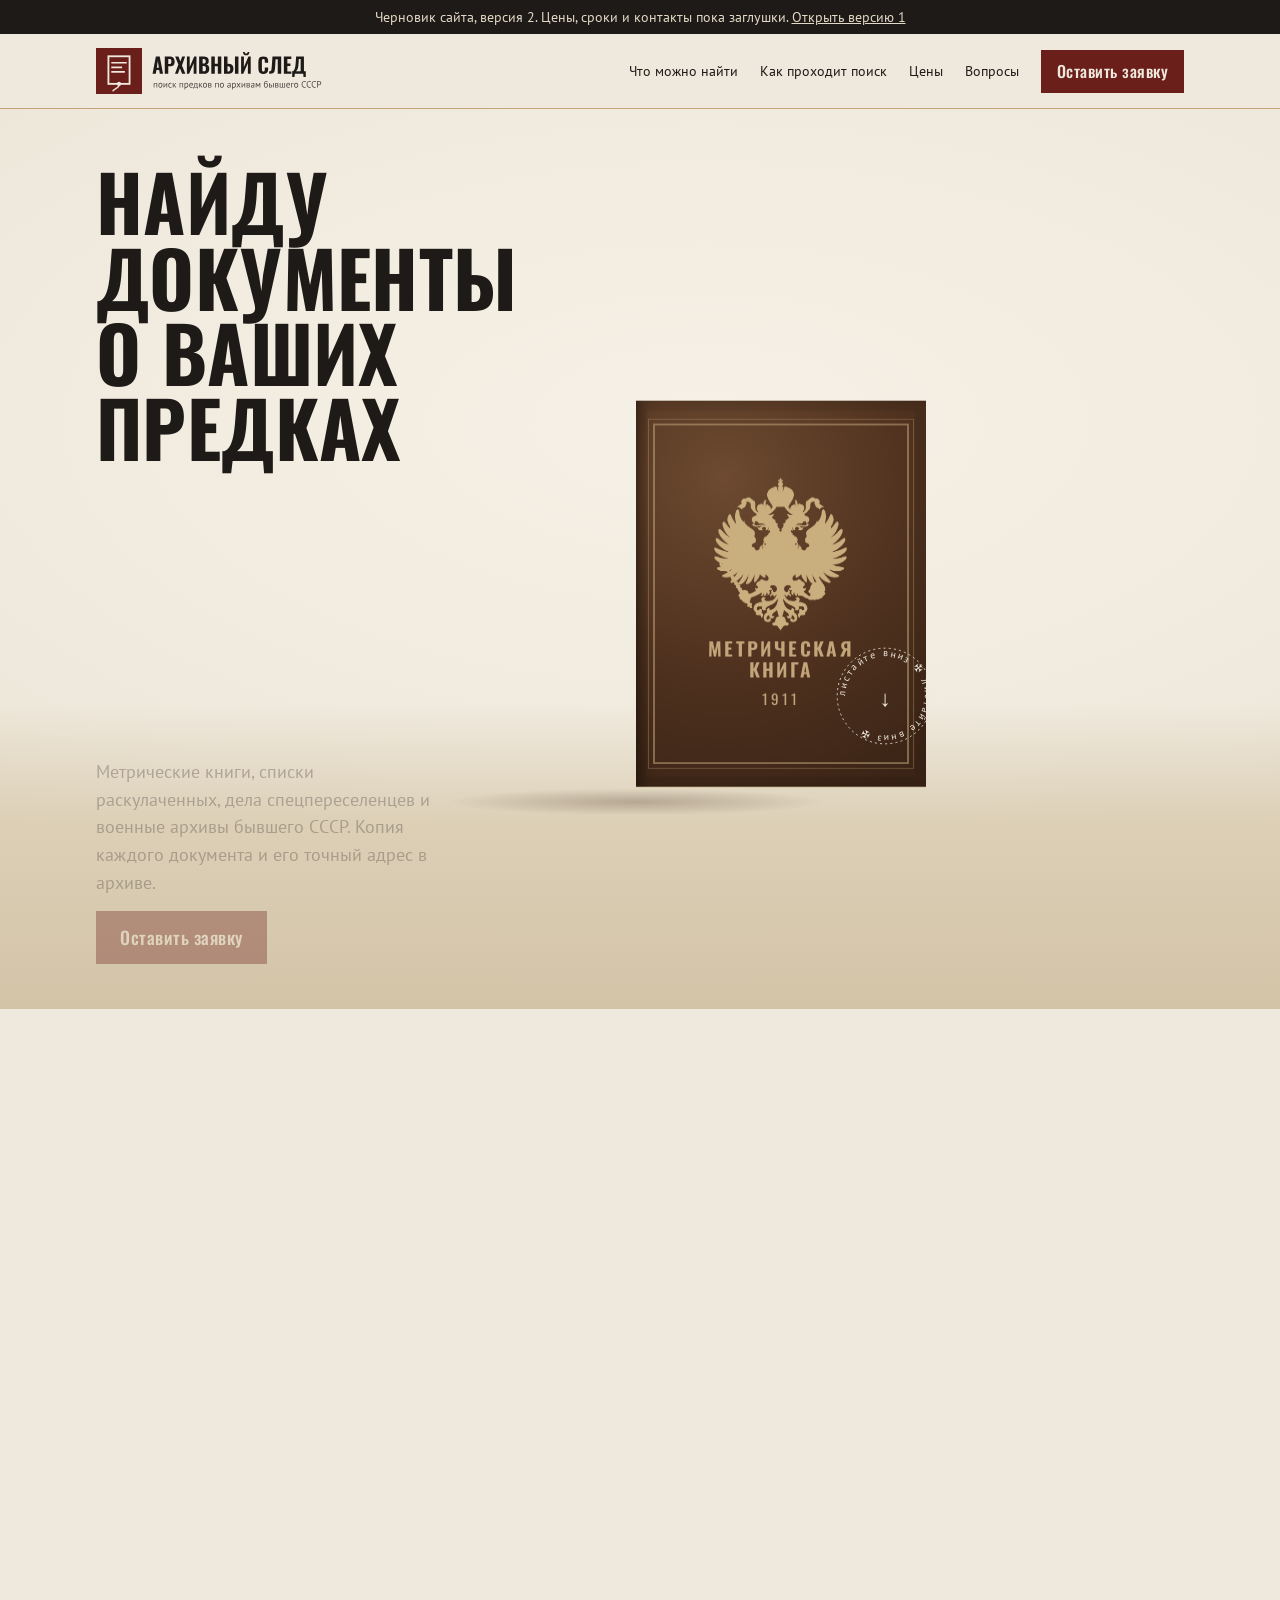
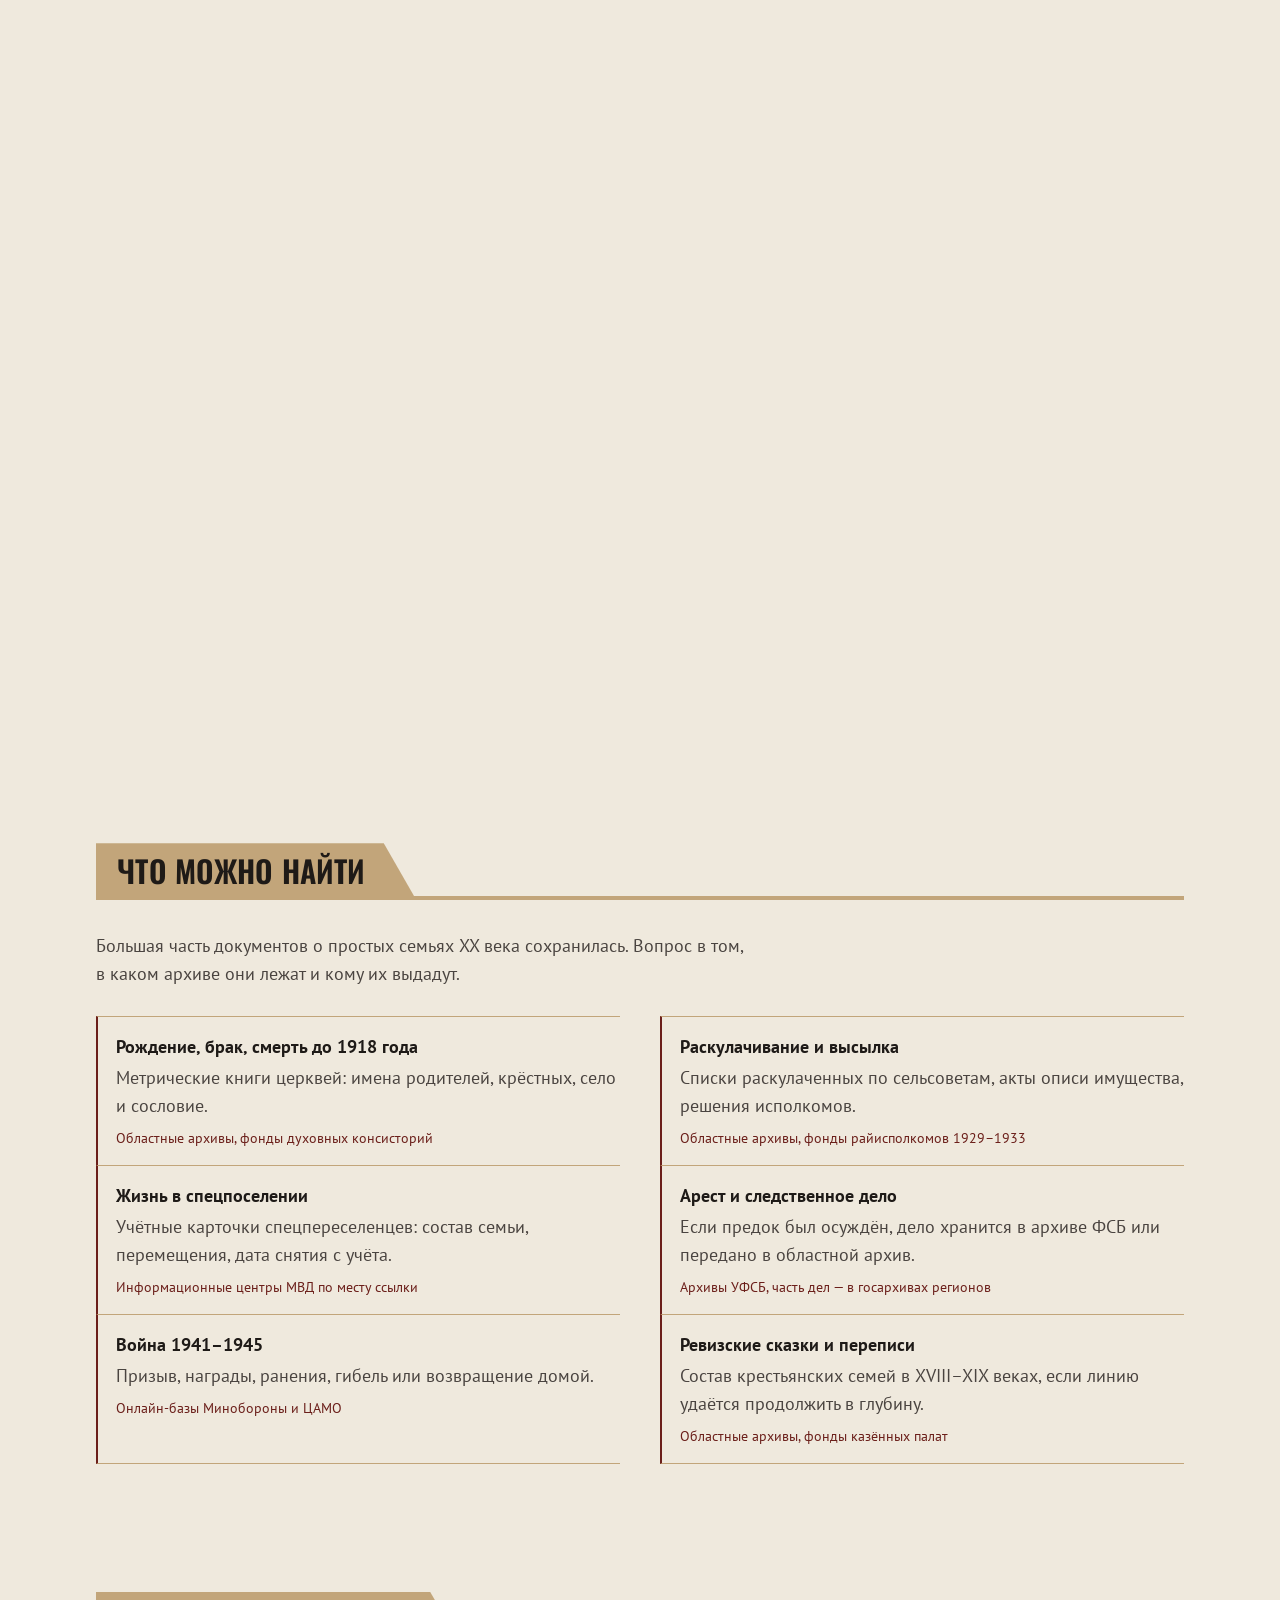
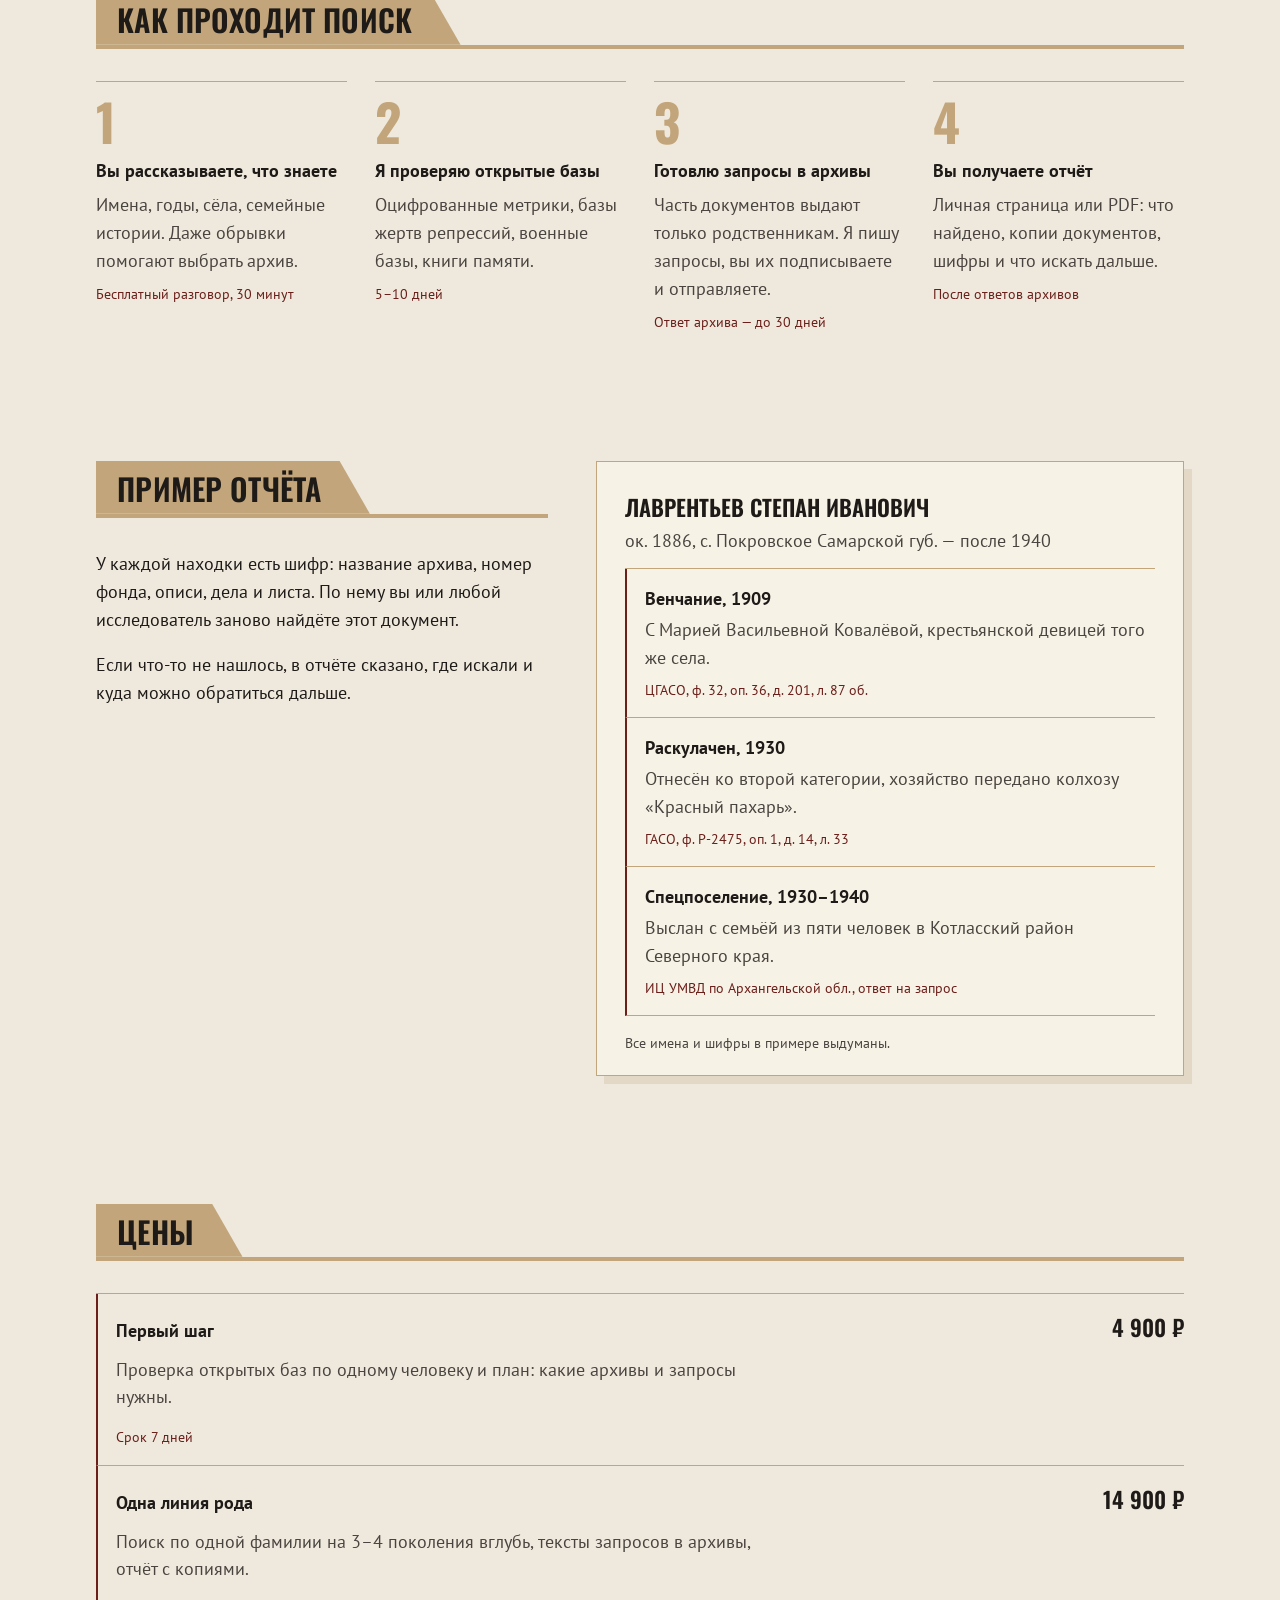
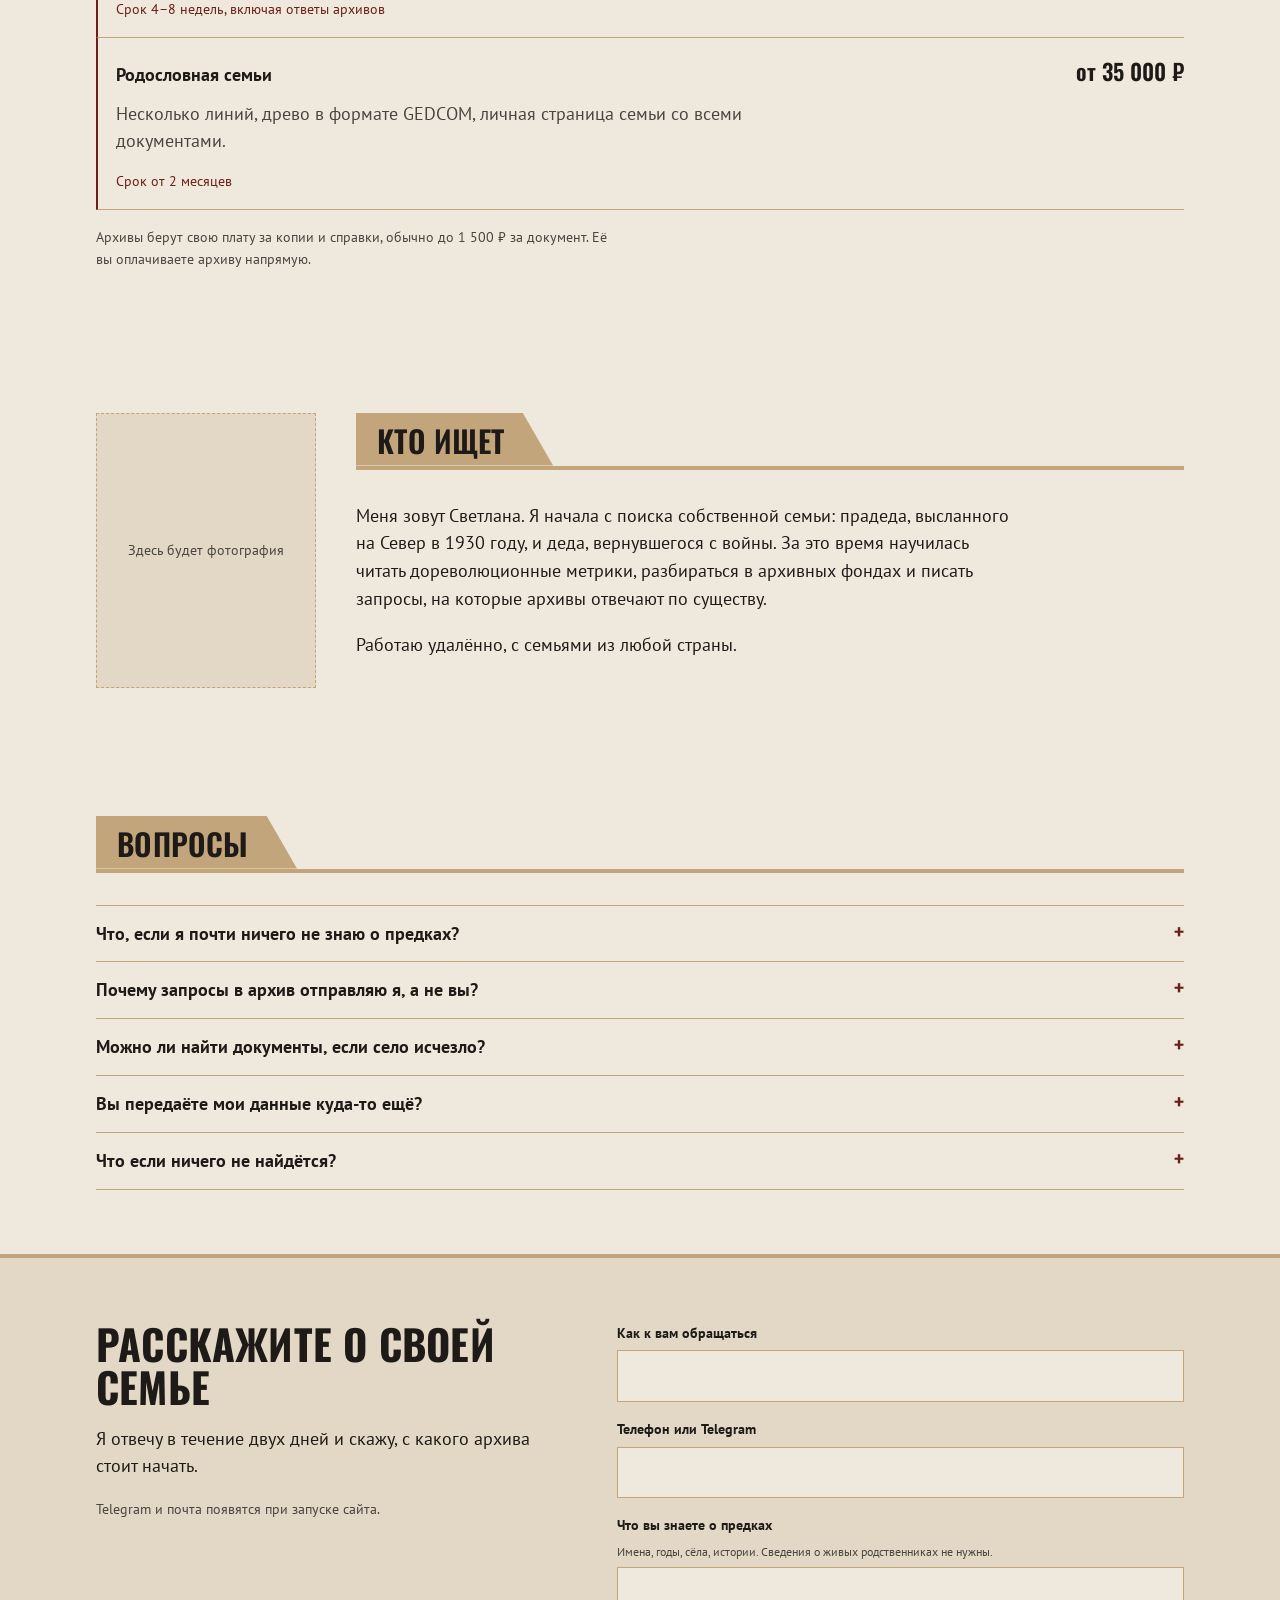
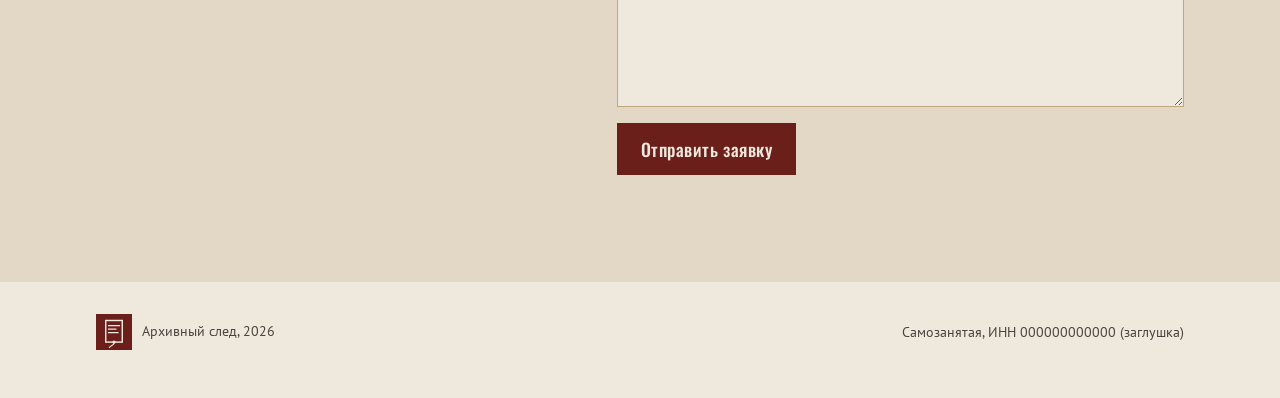
==== commit 1d7e47f1: "Рукописный шрифт с сайта, лёгкий герб - Bad Script лежит в brand/fonts, к серверам Google страница б" ====
--- a/site/v2.html
+++ b/site/v2.html
@@ -246,8 +246,8 @@
       border: 0; box-shadow: inset 10px 0 14px -8px #00000080, inset 0 0 0 .9em #00000014; }
   .x-leather::before { content: ""; position: absolute; inset: 6%; border: 2px solid #c2a57a88; outline: 1px solid #c2a57a55; outline-offset: 4px; }
   .x-emboss { width: 46%; aspect-ratio: 470 / 568; background: #C9AE7E;
-              -webkit-mask: url(img/lesser-coat-of-arms-russian-empire.svg) center / contain no-repeat;
-              mask: url(img/lesser-coat-of-arms-russian-empire.svg) center / contain no-repeat;
+              -webkit-mask: url(img/lesser-coat-of-arms-russian-empire.webp) center / contain no-repeat;
+              mask: url(img/lesser-coat-of-arms-russian-empire.webp) center / contain no-repeat;
               filter: drop-shadow(0 1px 0 #00000066); }
   .x-leather b { font-family: var(--font-display); font-weight: 600; font-size: 1.7em; letter-spacing: .12em; text-align: center; line-height: 1.1; }
   .x-leather span { font-family: var(--font-display); font-size: 1.3em; letter-spacing: .2em; }
@@ -335,13 +335,13 @@
               <circle cx="60" cy="60" r="56" fill="none" stroke="currentColor" stroke-width="2.5"/>
               <circle cx="60" cy="60" r="35" fill="none" stroke="currentColor" stroke-width="1.2"/>
               <text font-size="10.5" letter-spacing="1.2" fill="currentColor" font-family="PT Sans, Arial, sans-serif"><textPath href="#x-seal-ring" startOffset="2%">САМАРСКАЯ ДУХОВНАЯ КОНСИСТОРIЯ ✠</textPath></text>
-              <image href="img/lesser-coat-of-arms-russian-empire.svg" x="38" y="32" width="44" height="53" filter="url(#stamp-ink)"/>
+              <image href="img/lesser-coat-of-arms-russian-empire.webp" x="38" y="32" width="44" height="53" filter="url(#stamp-ink)"/>
             </svg>
           </div>
           <!-- листы, которые перелистываются (сверху вниз: 1, 2, 3) -->
           <div class="x-leaf" style="--z:3" data-leaf="0">
             <div class="x-face x-front x-paper x-titlepage">
-              <img src="img/lesser-coat-of-arms-russian-empire.svg" alt="" class="x-arms">
+              <img src="img/lesser-coat-of-arms-russian-empire.webp" alt="" class="x-arms">
               <b>МЕТРИЧЕСКАЯ КНИГА</b>
               <span>Покровской церкви села Покровскаго</span>
               <span>Новоузенскаго уѣзда Самарской губернiи</span>
--- a/brand/tokens.css
+++ b/brand/tokens.css
@@ -8,6 +8,14 @@
              font-weight: 400; font-display: swap; }
 @font-face { font-family: 'PT Sans'; src: url('fonts/PTSans-Bold.ttf') format('truetype');
              font-weight: 700; font-display: swap; }
+/* Bad Script — рукописные записи в метрической книге (есть ѣ, і, ѳ). Три части шрифта:
+   браузер скачивает только те, буквы из которых встречаются на странице. */
+@font-face { font-family: 'Bad Script'; src: url('fonts/BadScript-cyrillic-ext.woff2') format('woff2');
+             font-weight: 400; font-display: swap; unicode-range: U+0460-052F, U+1C80-1C8A, U+20B4, U+2DE0-2DFF, U+A640-A69F, U+FE2E-FE2F; }
+@font-face { font-family: 'Bad Script'; src: url('fonts/BadScript-cyrillic.woff2') format('woff2');
+             font-weight: 400; font-display: swap; unicode-range: U+0301, U+0400-045F, U+0490-0491, U+04B0-04B1, U+2116; }
+@font-face { font-family: 'Bad Script'; src: url('fonts/BadScript-latin.woff2') format('woff2');
+             font-weight: 400; font-display: swap; unicode-range: U+0000-00FF, U+0131, U+0152-0153, U+02BB-02BC, U+02C6, U+02DA, U+02DC, U+0304, U+0308, U+0329, U+2000-206F, U+20AC, U+2122, U+2191, U+2193, U+2212, U+2215, U+FEFF, U+FFFD; }
 
 :root {
   /* Цвета — сняты с референсов (карусель «Раскулаченные: где искать документы») */
